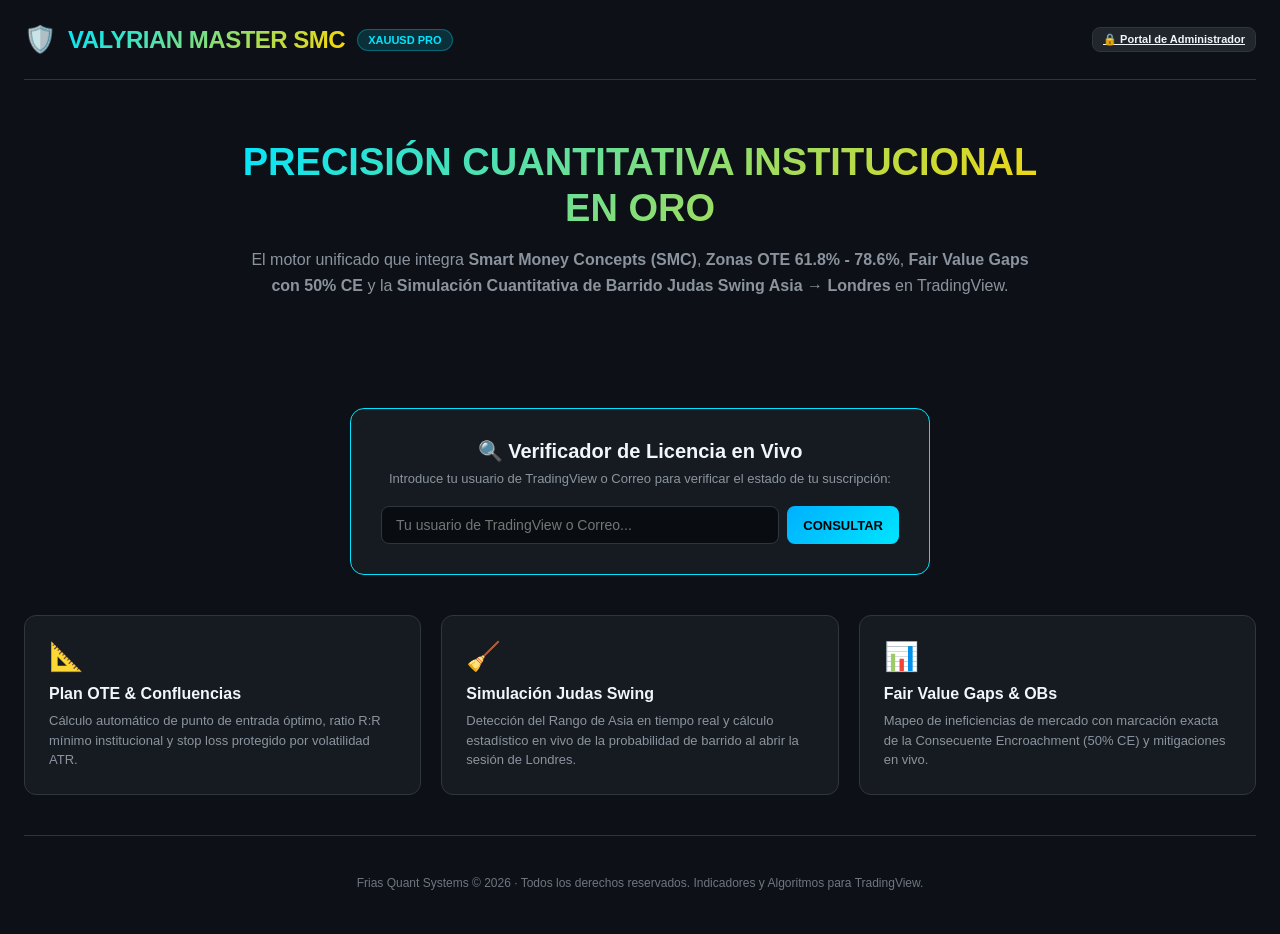
==== index.html @ db19dc4b "Add files via upload" ====
<!DOCTYPE html>
<html lang="es">
<head>
    <meta charset="UTF-8">
    <meta name="viewport" content="width=device-width, initial-scale=1.0">
    <title>Valyrian Master SMC [v7.0] - Algoritmo Institucional XAUUSD</title>
    <link rel="stylesheet" href="styles.css">
    <link rel="icon" href="data:image/svg+xml,<svg xmlns='http://www.w3.org/2000/svg' viewBox='0 0 100 100'><text y='.9em' font-size='90'>🛡️</text></svg>">
    <style>
        .hero-section {
            text-align: center;
            padding: 50px 20px 40px;
            max-width: 850px;
            margin: 0 auto;
        }
        .hero-title {
            font-size: 38px;
            font-weight: 800;
            line-height: 1.2;
            margin-bottom: 16px;
            background: linear-gradient(135deg, #00E5FF 0%, #FFD700 100%);
            -webkit-background-clip: text;
            -webkit-text-fill-color: transparent;
        }
        .hero-desc {
            font-size: 16px;
            color: var(--text-secondary);
            line-height: 1.6;
            margin-bottom: 30px;
        }
        .features-grid {
            display: grid;
            grid-template-columns: repeat(auto-fit, minmax(280px, 1fr));
            gap: 20px;
            margin: 40px 0;
        }
        .feature-box {
            background: var(--bg-card);
            border: 1px solid var(--border-subtle);
            border-radius: 12px;
            padding: 24px;
            text-align: left;
        }
        .feature-icon {
            font-size: 28px;
            margin-bottom: 12px;
        }
        .checker-box {
            max-width: 580px;
            margin: 40px auto;
            background: var(--bg-card);
            border: 1px solid var(--accent-cyan);
            border-radius: 14px;
            padding: 30px;
            text-align: center;
        }
    </style>
</head>
<body>

<div class="container">
    <!-- Navegación -->
    <header class="header-bar" style="margin-bottom: 10px;">
        <div class="brand-title">
            <span style="font-size: 26px;">🛡️</span>
            <h1>VALYRIAN MASTER SMC</h1>
            <span class="brand-badge">XAUUSD PRO</span>
        </div>
        <div>
            <a href="admin.html" class="btn btn-secondary btn-sm">🔒 Portal de Administrador</a>
        </div>
    </header>

    <!-- Hero Comercial -->
    <section class="hero-section">
        <h1 class="hero-title">PRECISIÓN CUANTITATIVA INSTITUCIONAL EN ORO</h1>
        <p class="hero-desc">
            El motor unificado que integra <strong>Smart Money Concepts (SMC)</strong>, 
            <strong>Zonas OTE 61.8% - 78.6%</strong>, <strong>Fair Value Gaps con 50% CE</strong> 
            y la <strong>Simulación Cuantitativa de Barrido Judas Swing Asia &rarr; Londres</strong> en TradingView.
        </p>
    </section>

    <!-- Verificador de Licencia para Clientes -->
    <section class="checker-box">
        <h2 style="font-size: 20px; font-weight: 700; margin-bottom: 8px;">🔍 Verificador de Licencia en Vivo</h2>
        <p style="color: var(--text-secondary); font-size: 13px; margin-bottom: 20px;">
            Introduce tu usuario de TradingView o Correo para verificar el estado de tu suscripción:
        </p>
        <div style="display: flex; gap: 8px;">
            <input type="text" id="checkInput" class="form-input" placeholder="Tu usuario de TradingView o Correo...">
            <button class="btn btn-primary" style="width: auto; margin-top: 0;" onclick="checkMyLicense()">CONSULTAR</button>
        </div>
        <div id="checkResult" style="margin-top: 20px; display: none;"></div>
    </section>

    <!-- Características Principales -->
    <section class="features-grid">
        <div class="feature-box">
            <div class="feature-icon">📐</div>
            <h3 style="font-size: 16px; font-weight: 700; margin-bottom: 8px;">Plan OTE & Confluencias</h3>
            <p style="color: var(--text-secondary); font-size: 13px; line-height: 1.5;">
                Cálculo automático de punto de entrada óptimo, ratio R:R mínimo institucional y stop loss protegido por volatilidad ATR.
            </p>
        </div>

        <div class="feature-box">
            <div class="feature-icon">🧹</div>
            <h3 style="font-size: 16px; font-weight: 700; margin-bottom: 8px;">Simulación Judas Swing</h3>
            <p style="color: var(--text-secondary); font-size: 13px; line-height: 1.5;">
                Detección del Rango de Asia en tiempo real y cálculo estadístico en vivo de la probabilidad de barrido al abrir la sesión de Londres.
            </p>
        </div>

        <div class="feature-box">
            <div class="feature-icon">📊</div>
            <h3 style="font-size: 16px; font-weight: 700; margin-bottom: 8px;">Fair Value Gaps & OBs</h3>
            <p style="color: var(--text-secondary); font-size: 13px; line-height: 1.5;">
                Mapeo de ineficiencias de mercado con marcación exacta de la Consecuente Encroachment (50% CE) y mitigaciones en vivo.
            </p>
        </div>
    </section>

    <!-- Footer -->
    <footer style="text-align: center; padding: 40px 0 20px; color: var(--text-muted); font-size: 12px; border-top: 1px solid var(--border-subtle);">
        Frias Quant Systems © 2026 · Todos los derechos reservados. Indicadores y Algoritmos para TradingView.
    </footer>
</div>

<script src="license_engine.js"></script>
<script>
    function checkMyLicense() {
        const query = (document.getElementById("checkInput").value || "").trim().toLowerCase();
        const resBox = document.getElementById("checkResult");
        if (!query) return;

        const stored = localStorage.getItem("valyrian_subscribers_db");
        let list = [];
        if (stored) {
            try { list = JSON.parse(stored); } catch (e) {}
        }

        const found = list.find(s => s.tvUser.toLowerCase() === query || s.email.toLowerCase() === query);

        resBox.style.display = "block";
        if (found) {
            const days = calculateDaysRemaining(found.expYear, found.expMonth, found.expDay);
            const st = getLicenseStatus(days, found.isBlocked);
            const expFormatted = `${String(found.expDay).padStart(2, '0')}/${String(found.expMonth).padStart(2, '0')}/${found.expYear}`;

            resBox.innerHTML = `
                <div style="background: rgba(0, 229, 255, 0.08); border: 1px solid var(--border-focus); border-radius: 8px; padding: 16px; text-align: left;">
                    <div style="display: flex; justify-content: space-between; align-items: center; margin-bottom: 10px;">
                        <span style="font-weight: 700; font-size: 15px;">${found.name}</span>
                        <span class="status-badge ${st.colorClass}">${st.badge}</span>
                    </div>
                    <div style="font-size: 13px; color: var(--text-secondary); margin-bottom: 4px;"><strong>TradingView ID:</strong> @${found.tvUser}</div>
                    <div style="font-size: 13px; color: var(--text-secondary); margin-bottom: 4px;"><strong>Plan:</strong> ${found.plan}</div>
                    <div style="font-size: 13px; color: var(--text-secondary); margin-bottom: 4px;"><strong>Válido hasta:</strong> ${expFormatted} (${days > 0 ? days + ' días restantes' : 'Vencido'})</div>
                    <div style="font-size: 13px; color: var(--accent-cyan); font-family: monospace; margin-top: 8px;"><strong>Clave Registrada:</strong> ${found.licenseKey}</div>
                </div>
            `;
        } else {
            resBox.innerHTML = `
                <div style="background: rgba(255, 23, 68, 0.08); border: 1px solid var(--accent-red); border-radius: 8px; padding: 14px; color: var(--accent-red); font-size: 13px;">
                    ❌ No se encontró ninguna licencia activa con esos datos. Por favor contacta al administrador para adquirir tu acceso.
                </div>
            `;
        }
    }
</script>

</body>
</html>
---- styles.css ----
/* ==========================================================================
   VALYRIAN MASTER SMC - INSTITUTIONAL DARK THEME
   Frias Quant Systems © 2026
   ========================================================================== */

:root {
    --bg-dark: #0D1117;
    --bg-card: #161B22;
    --bg-card-hover: #1F242C;
    --bg-input: #090D12;
    --border-subtle: #30363D;
    --border-focus: #00E5FF;
    
    --text-primary: #F0F6FC;
    --text-secondary: #8B949E;
    --text-muted: #6E7681;
    
    --accent-cyan: #00E5FF;
    --accent-gold: #FFD700;
    --accent-green: #00E676;
    --accent-red: #FF1744;
    --accent-purple: #D500F9;
}

* {
    box-sizing: border-box;
    margin: 0;
    padding: 0;
    font-family: -apple-system, BlinkMacSystemFont, "Segoe UI", Roboto, "Helvetica Neue", Arial, sans-serif;
}

body {
    background-color: var(--bg-dark);
    color: var(--text-primary);
    min-height: 100vh;
    padding: 24px;
    -webkit-font-smoothing: antialiased;
}

.container {
    max-width: 1300px;
    margin: 0 auto;
}

/* Header */
.header-bar {
    display: flex;
    justify-content: space-between;
    align-items: center;
    padding-bottom: 24px;
    border-bottom: 1px solid var(--border-subtle);
    margin-bottom: 24px;
}

.brand-title {
    display: flex;
    align-items: center;
    gap: 12px;
}

.brand-title h1 {
    font-size: 24px;
    font-weight: 700;
    letter-spacing: -0.5px;
    background: linear-gradient(135deg, #00E5FF 0%, #FFD700 100%);
    -webkit-background-clip: text;
    -webkit-text-fill-color: transparent;
}

.brand-badge {
    background-color: rgba(0, 229, 255, 0.15);
    color: var(--accent-cyan);
    font-size: 11px;
    font-weight: 600;
    padding: 4px 10px;
    border-radius: 12px;
    border: 1px solid rgba(0, 229, 255, 0.3);
}

/* Stat Cards */
.stats-grid {
    display: grid;
    grid-template-columns: repeat(auto-fit, minmax(220px, 1fr));
    gap: 16px;
    margin-bottom: 28px;
}

.stat-card {
    background-color: var(--bg-card);
    border: 1px solid var(--border-subtle);
    border-radius: 10px;
    padding: 18px 20px;
    transition: transform 0.2s ease, border-color 0.2s ease;
}

.stat-card:hover {
    transform: translateY(-2px);
    border-color: var(--border-focus);
}

.stat-label {
    font-size: 12px;
    text-transform: uppercase;
    color: var(--text-secondary);
    font-weight: 600;
    letter-spacing: 0.5px;
    margin-bottom: 8px;
}

.stat-value {
    font-size: 28px;
    font-weight: 800;
}

/* Main Layout Grid */
.dashboard-grid {
    display: grid;
    grid-template-columns: 380px 1fr;
    gap: 24px;
}

@media (max-width: 1024px) {
    .dashboard-grid {
        grid-template-columns: 1fr;
    }
}

/* Card Box */
.card-box {
    background-color: var(--bg-card);
    border: 1px solid var(--border-subtle);
    border-radius: 12px;
    padding: 24px;
}

.card-title {
    font-size: 16px;
    font-weight: 700;
    margin-bottom: 18px;
    display: flex;
    align-items: center;
    gap: 8px;
    color: var(--text-primary);
    border-bottom: 1px solid rgba(255,255,255,0.06);
    padding-bottom: 12px;
}

/* Form Styles */
.form-group {
    margin-bottom: 16px;
}

.form-group label {
    display: block;
    font-size: 12px;
    font-weight: 600;
    color: var(--text-secondary);
    margin-bottom: 6px;
}

.form-input, .form-select {
    width: 100%;
    background-color: var(--bg-input);
    border: 1px solid var(--border-subtle);
    border-radius: 8px;
    padding: 10px 14px;
    font-size: 14px;
    color: var(--text-primary);
    outline: none;
    transition: border-color 0.2s;
}

.form-input:focus, .form-select:focus {
    border-color: var(--border-focus);
    box-shadow: 0 0 0 2px rgba(0, 229, 255, 0.2);
}

.form-row {
    display: grid;
    grid-template-columns: 1fr 1fr;
    gap: 12px;
}

/* Buttons */
.btn {
    display: inline-flex;
    align-items: center;
    justify-content: center;
    gap: 8px;
    padding: 10px 16px;
    font-size: 13px;
    font-weight: 600;
    border-radius: 8px;
    cursor: pointer;
    border: none;
    transition: all 0.2s;
}

.btn-primary {
    background: linear-gradient(135deg, #00B0FF 0%, #00E5FF 100%);
    color: #000;
    width: 100%;
    margin-top: 8px;
    font-weight: 700;
}

.btn-primary:hover {
    filter: brightness(1.1);
    box-shadow: 0 4px 14px rgba(0, 229, 255, 0.35);
}

.btn-secondary {
    background-color: #21262D;
    color: var(--text-primary);
    border: 1px solid var(--border-subtle);
}

.btn-secondary:hover {
    background-color: var(--bg-card-hover);
    border-color: var(--text-secondary);
}

.btn-danger {
    background-color: rgba(255, 23, 68, 0.15);
    color: var(--accent-red);
    border: 1px solid rgba(255, 23, 68, 0.4);
}

.btn-danger:hover {
    background-color: rgba(255, 23, 68, 0.3);
}

.btn-sm {
    padding: 5px 10px;
    font-size: 11px;
}

/* License Result Preview */
.license-preview {
    margin-top: 18px;
    background-color: rgba(0, 229, 255, 0.05);
    border: 1px dashed var(--accent-cyan);
    border-radius: 8px;
    padding: 14px;
    display: none;
}

.license-preview.active {
    display: block;
}

.license-serial {
    font-family: monospace;
    font-size: 16px;
    font-weight: 700;
    color: var(--accent-cyan);
    letter-spacing: 1px;
    text-align: center;
    margin: 8px 0;
    background: #000;
    padding: 6px;
    border-radius: 4px;
}

/* Table Container & Search */
.table-toolbar {
    display: flex;
    justify-content: space-between;
    gap: 12px;
    margin-bottom: 16px;
    flex-wrap: wrap;
}

.search-input {
    flex: 1;
    min-width: 220px;
}

.table-responsive {
    overflow-x: auto;
}

.custom-table {
    width: 100%;
    border-collapse: collapse;
    font-size: 13px;
}

.custom-table th {
    text-align: left;
    padding: 12px 14px;
    color: var(--text-secondary);
    font-size: 11px;
    font-weight: 700;
    text-transform: uppercase;
    border-bottom: 1px solid var(--border-subtle);
    background-color: rgba(255,255,255,0.02);
}

.custom-table td {
    padding: 12px 14px;
    border-bottom: 1px solid rgba(255,255,255,0.04);
    vertical-align: middle;
}

.custom-table tr:hover {
    background-color: var(--bg-card-hover);
}

/* Badges */
.status-badge {
    display: inline-block;
    padding: 3px 8px;
    border-radius: 12px;
    font-size: 11px;
    font-weight: 700;
    letter-spacing: 0.3px;
}

.status-active {
    background-color: rgba(0, 230, 118, 0.15);
    color: var(--accent-green);
    border: 1px solid rgba(0, 230, 118, 0.3);
}

.status-warning {
    background-color: rgba(255, 215, 0, 0.15);
    color: var(--accent-gold);
    border: 1px solid rgba(255, 215, 0, 0.3);
}

.status-expired {
    background-color: rgba(255, 23, 68, 0.15);
    color: var(--accent-red);
    border: 1px solid rgba(255, 23, 68, 0.3);
}

.status-blocked {
    background-color: rgba(139, 148, 158, 0.15);
    color: var(--text-secondary);
    border: 1px solid var(--border-subtle);
}

/* Action Group */
.action-group {
    display: flex;
    gap: 6px;
}
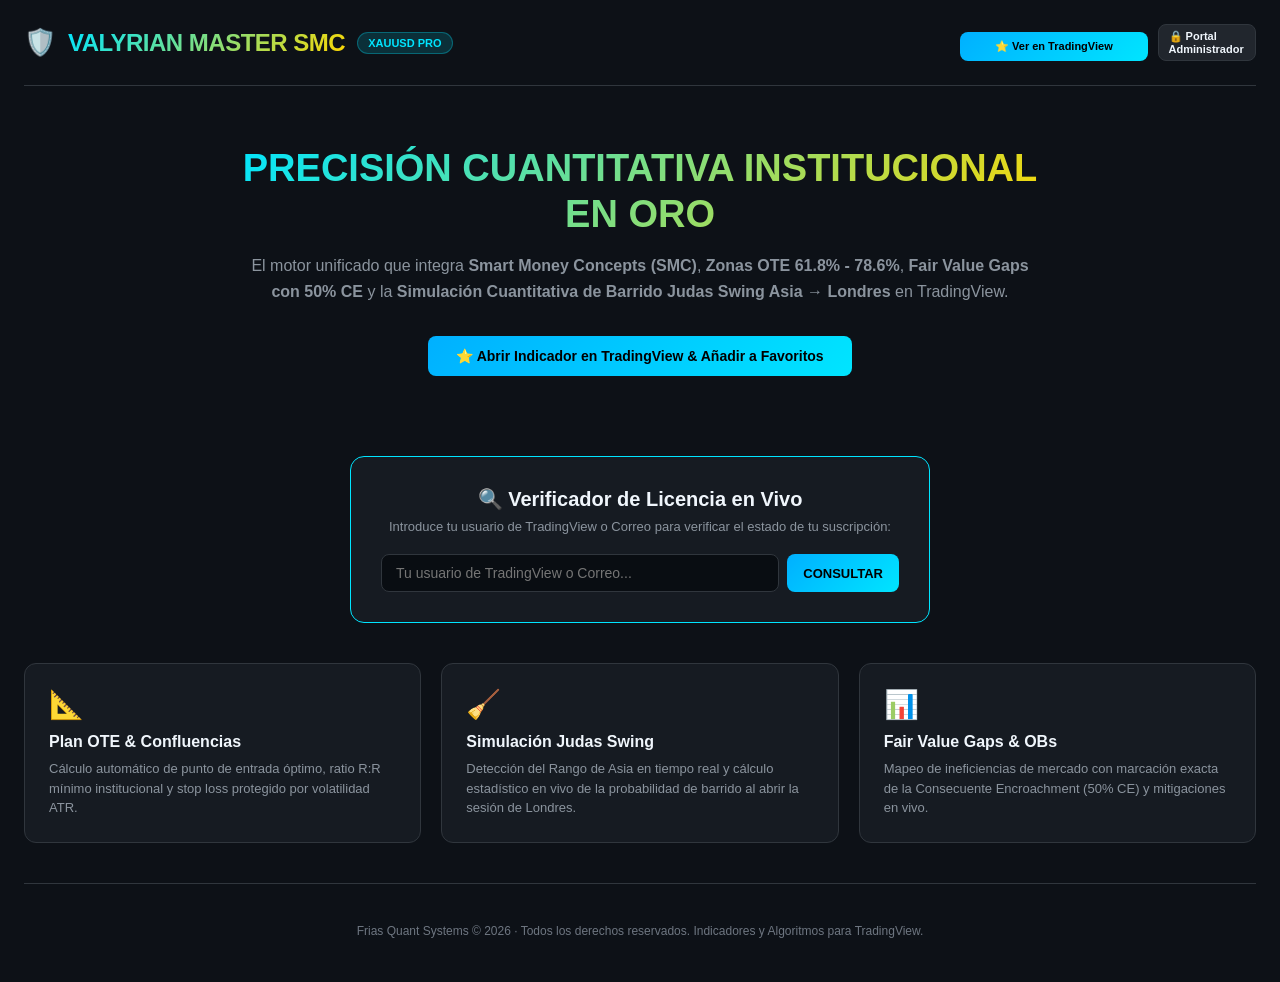
==== commit 3be6b1c9: "Add files via upload" ====
--- a/index.html
+++ b/index.html
@@ -26,7 +26,7 @@
             font-size: 16px;
             color: var(--text-secondary);
             line-height: 1.6;
-            margin-bottom: 30px;
+            margin-bottom: 24px;
         }
         .features-grid {
             display: grid;
@@ -66,8 +66,9 @@
             <h1>VALYRIAN MASTER SMC</h1>
             <span class="brand-badge">XAUUSD PRO</span>
         </div>
-        <div>
-            <a href="admin.html" class="btn btn-secondary btn-sm">🔒 Portal de Administrador</a>
+        <div style="display: flex; gap: 10px;">
+            <a href="https://www.tradingview.com/script/ufvEDDWN/" target="_blank" class="btn btn-primary btn-sm" style="text-decoration: none;">⭐ Ver en TradingView</a>
+            <a href="admin.html" class="btn btn-secondary btn-sm" style="text-decoration: none;">🔒 Portal Administrador</a>
         </div>
     </header>
 
@@ -79,6 +80,11 @@
             <strong>Zonas OTE 61.8% - 78.6%</strong>, <strong>Fair Value Gaps con 50% CE</strong> 
             y la <strong>Simulación Cuantitativa de Barrido Judas Swing Asia &rarr; Londres</strong> en TradingView.
         </p>
+        <div>
+            <a href="https://www.tradingview.com/script/ufvEDDWN/" target="_blank" class="btn btn-primary" style="width: auto; padding: 12px 28px; font-size: 14px; text-decoration: none; display: inline-flex;">
+                ⭐ Abrir Indicador en TradingView & Añadir a Favoritos
+            </a>
+        </div>
     </section>
 
     <!-- Verificador de Licencia para Clientes -->
@@ -172,4 +178,3 @@
 
 </body>
 </html>
-
